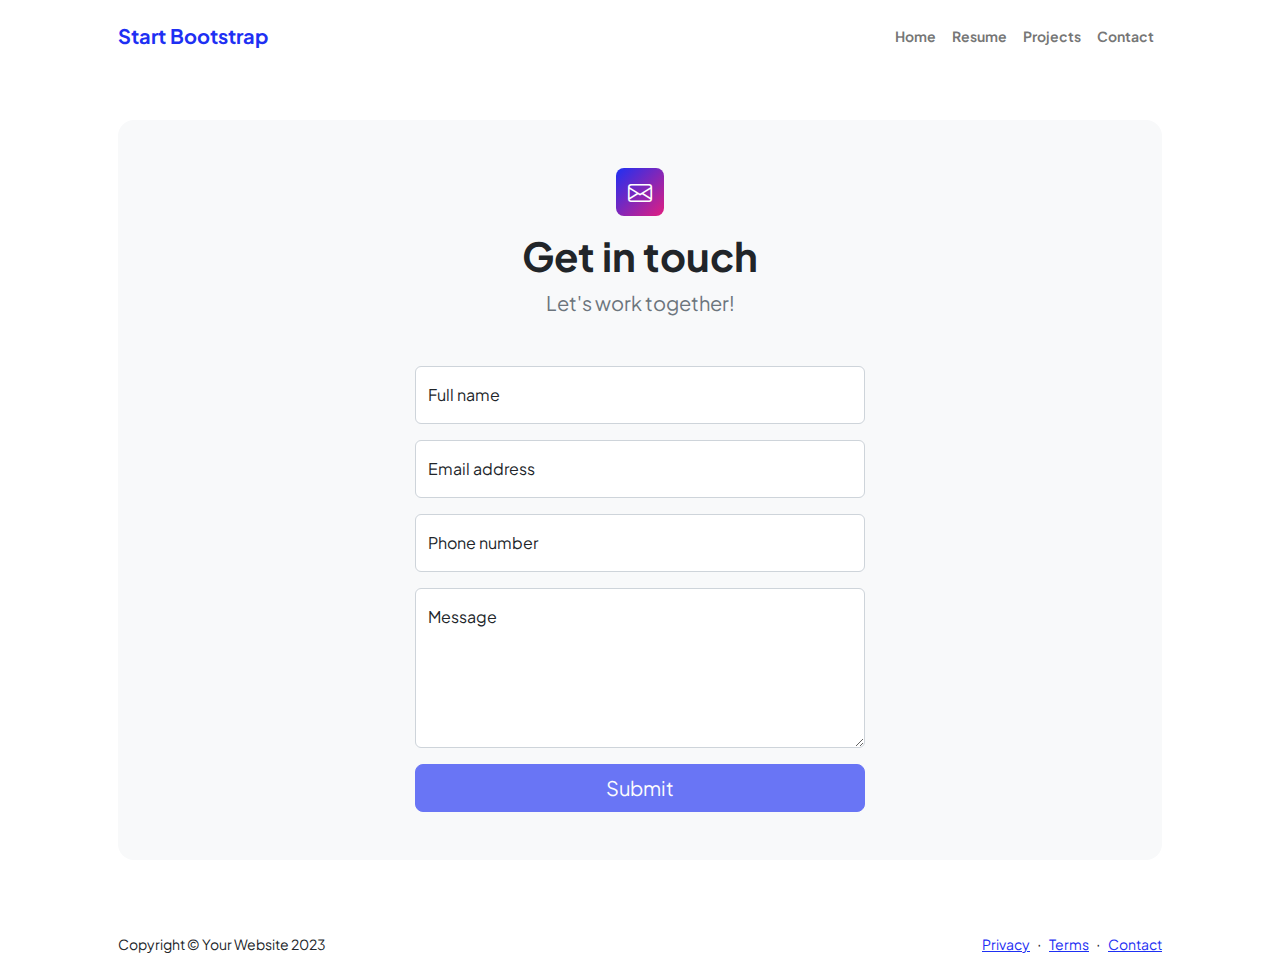
==== contact.html @ 4d3351d2 "temp" ====
<!DOCTYPE html>
<html lang="en">
    <head>
        <meta charset="utf-8" />
        <meta name="viewport" content="width=device-width, initial-scale=1, shrink-to-fit=no" />
        <meta name="description" content />
        <meta name="author" content />
        <title>Modern Business - Start Bootstrap Template</title>
        <!-- Favicon-->
        <link rel="icon" type="image/x-icon" href="assets/favicon.ico" />
        <!-- Custom Google font-->
        <link rel="preconnect" href="https://fonts.googleapis.com" />
        <link rel="preconnect" href="https://fonts.gstatic.com" crossorigin />
        <link href="https://fonts.googleapis.com/css2?family=Plus+Jakarta+Sans:wght@100;200;300;400;500;600;700;800;900&amp;display=swap" rel="stylesheet" />
        <!-- Bootstrap icons-->
        <link href="https://cdn.jsdelivr.net/npm/bootstrap-icons@1.8.1/font/bootstrap-icons.css" rel="stylesheet" />
        <!-- Core theme CSS (includes Bootstrap)-->
        <link href="css/styles.css" rel="stylesheet" />
    </head>
    <body class="d-flex flex-column">
        <main class="flex-shrink-0">
            <!-- Navigation-->
            <nav class="navbar navbar-expand-lg navbar-light bg-white py-3">
                <div class="container px-5">
                    <a class="navbar-brand" href="index.html"><span class="fw-bolder text-primary">Start Bootstrap</span></a>
                    <button class="navbar-toggler" type="button" data-bs-toggle="collapse" data-bs-target="#navbarSupportedContent" aria-controls="navbarSupportedContent" aria-expanded="false" aria-label="Toggle navigation"><span class="navbar-toggler-icon"></span></button>
                    <div class="collapse navbar-collapse" id="navbarSupportedContent">
                        <ul class="navbar-nav ms-auto mb-2 mb-lg-0 small fw-bolder">
                            <li class="nav-item"><a class="nav-link" href="index.html">Home</a></li>
                            <li class="nav-item"><a class="nav-link" href="resume.html">Resume</a></li>
                            <li class="nav-item"><a class="nav-link" href="projects.html">Projects</a></li>
                            <li class="nav-item"><a class="nav-link" href="contact.html">Contact</a></li>
                        </ul>
                    </div>
                </div>
            </nav>
            <!-- Page content-->
            <section class="py-5">
                <div class="container px-5">
                    <!-- Contact form-->
                    <div class="bg-light rounded-4 py-5 px-4 px-md-5">
                        <div class="text-center mb-5">
                            <div class="feature bg-primary bg-gradient-primary-to-secondary text-white rounded-3 mb-3"><i class="bi bi-envelope"></i></div>
                            <h1 class="fw-bolder">Get in touch</h1>
                            <p class="lead fw-normal text-muted mb-0">Let's work together!</p>
                        </div>
                        <div class="row gx-5 justify-content-center">
                            <div class="col-lg-8 col-xl-6">
                                <!-- * * * * * * * * * * * * * * *-->
                                <!-- * * SB Forms Contact Form * *-->
                                <!-- * * * * * * * * * * * * * * *-->
                                <!-- This form is pre-integrated with SB Forms.-->
                                <!-- To make this form functional, sign up at-->
                                <!-- https://startbootstrap.com/solution/contact-forms-->
                                <!-- to get an API token!-->
                                <form id="contactForm" data-sb-form-api-token="API_TOKEN">
                                    <!-- Name input-->
                                    <div class="form-floating mb-3">
                                        <input class="form-control" id="name" type="text" placeholder="Enter your name..." data-sb-validations="required" />
                                        <label for="name">Full name</label>
                                        <div class="invalid-feedback" data-sb-feedback="name:required">A name is required.</div>
                                    </div>
                                    <!-- Email address input-->
                                    <div class="form-floating mb-3">
                                        <input class="form-control" id="email" type="email" placeholder="name@example.com" data-sb-validations="required,email" />
                                        <label for="email">Email address</label>
                                        <div class="invalid-feedback" data-sb-feedback="email:required">An email is required.</div>
                                        <div class="invalid-feedback" data-sb-feedback="email:email">Email is not valid.</div>
                                    </div>
                                    <!-- Phone number input-->
                                    <div class="form-floating mb-3">
                                        <input class="form-control" id="phone" type="tel" placeholder="(123) 456-7890" data-sb-validations="required" />
                                        <label for="phone">Phone number</label>
                                        <div class="invalid-feedback" data-sb-feedback="phone:required">A phone number is required.</div>
                                    </div>
                                    <!-- Message input-->
                                    <div class="form-floating mb-3">
                                        <textarea class="form-control" id="message" type="text" placeholder="Enter your message here..." style="height: 10rem" data-sb-validations="required"></textarea>
                                        <label for="message">Message</label>
                                        <div class="invalid-feedback" data-sb-feedback="message:required">A message is required.</div>
                                    </div>
                                    <!-- Submit success message-->
                                    <!---->
                                    <!-- This is what your users will see when the form-->
                                    <!-- has successfully submitted-->
                                    <div class="d-none" id="submitSuccessMessage">
                                        <div class="text-center mb-3">
                                            <div class="fw-bolder">Form submission successful!</div>
                                            To activate this form, sign up at
                                            <br />
                                            <a href="https://startbootstrap.com/solution/contact-forms">https://startbootstrap.com/solution/contact-forms</a>
                                        </div>
                                    </div>
                                    <!-- Submit error message-->
                                    <!---->
                                    <!-- This is what your users will see when there is-->
                                    <!-- an error submitting the form-->
                                    <div class="d-none" id="submitErrorMessage"><div class="text-center text-danger mb-3">Error sending message!</div></div>
                                    <!-- Submit Button-->
                                    <div class="d-grid"><button class="btn btn-primary btn-lg disabled" id="submitButton" type="submit">Submit</button></div>
                                </form>
                            </div>
                        </div>
                    </div>
                </div>
            </section>
        </main>
        <!-- Footer-->
        <footer class="bg-white py-4 mt-auto">
            <div class="container px-5">
                <div class="row align-items-center justify-content-between flex-column flex-sm-row">
                    <div class="col-auto"><div class="small m-0">Copyright &copy; Your Website 2023</div></div>
                    <div class="col-auto">
                        <a class="small" href="#!">Privacy</a>
                        <span class="mx-1">&middot;</span>
                        <a class="small" href="#!">Terms</a>
                        <span class="mx-1">&middot;</span>
                        <a class="small" href="#!">Contact</a>
                    </div>
                </div>
            </div>
        </footer>
        <!-- Bootstrap core JS-->
        <script src="https://cdn.jsdelivr.net/npm/bootstrap@5.2.3/dist/js/bootstrap.bundle.min.js"></script>
        <!-- Core theme JS-->
        <script src="js/scripts.js"></script>
        <!-- * * * * * * * * * * * * * * * * * * * * * * * * * * * * * * * * * * * * * * * *-->
        <!-- * *                               SB Forms JS                               * *-->
        <!-- * * Activate your form at https://startbootstrap.com/solution/contact-forms * *-->
        <!-- * * * * * * * * * * * * * * * * * * * * * * * * * * * * * * * * * * * * * * * *-->
        <script src="https://cdn.startbootstrap.com/sb-forms-latest.js"></script>
    </body>
</html>
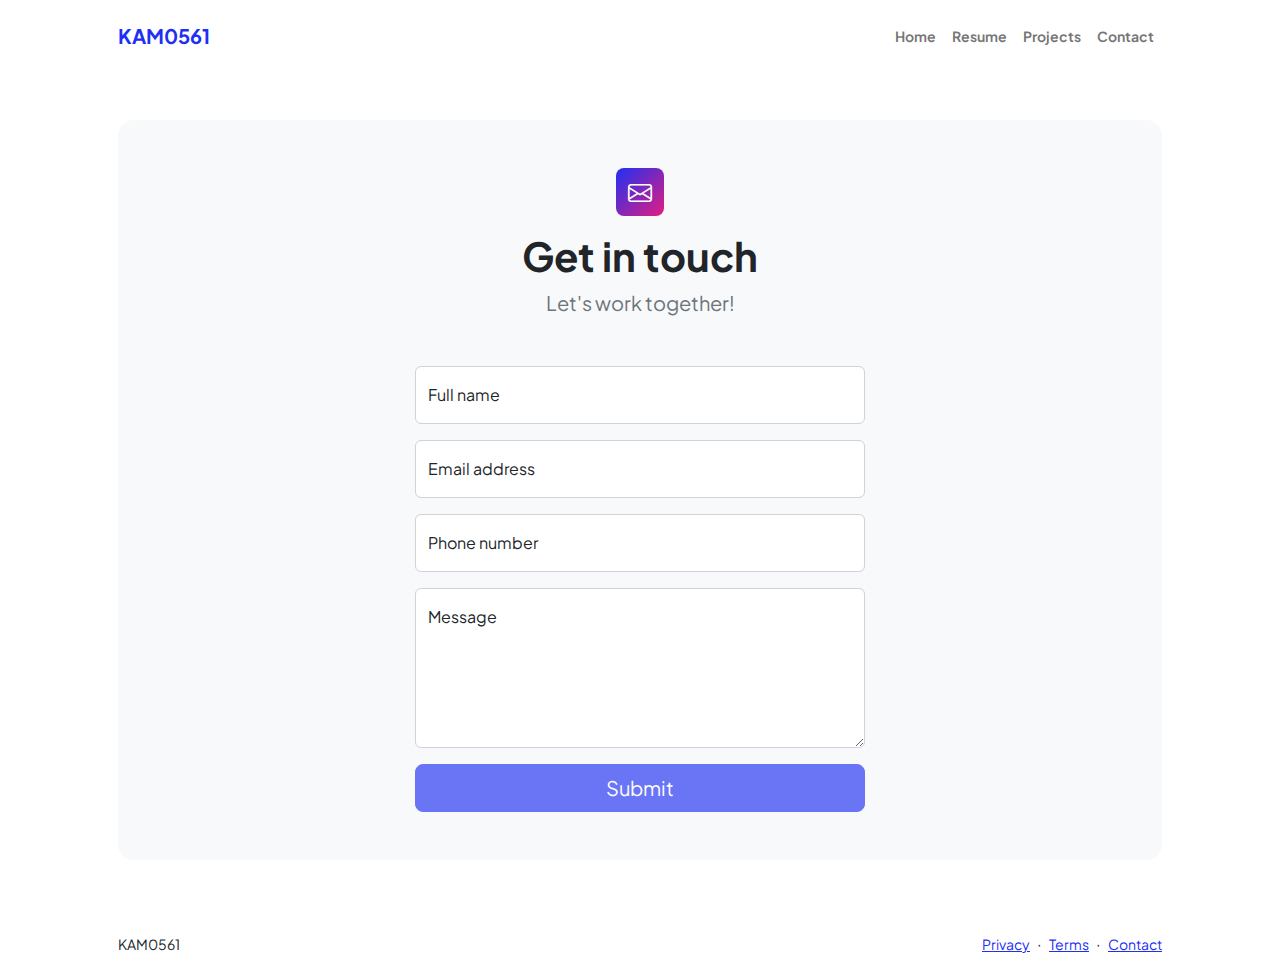
==== commit 135c2ea7: "contact page" ====
--- a/contact.html
+++ b/contact.html
@@ -5,7 +5,7 @@
         <meta name="viewport" content="width=device-width, initial-scale=1, shrink-to-fit=no" />
         <meta name="description" content />
         <meta name="author" content />
-        <title>Modern Business - Start Bootstrap Template</title>
+        <title>Contact</title>
         <!-- Favicon-->
         <link rel="icon" type="image/x-icon" href="assets/favicon.ico" />
         <!-- Custom Google font-->
@@ -22,7 +22,7 @@
             <!-- Navigation-->
             <nav class="navbar navbar-expand-lg navbar-light bg-white py-3">
                 <div class="container px-5">
-                    <a class="navbar-brand" href="index.html"><span class="fw-bolder text-primary">Start Bootstrap</span></a>
+                    <a class="navbar-brand" href="index.html"><span class="fw-bolder text-primary">KAM0561</span></a>
                     <button class="navbar-toggler" type="button" data-bs-toggle="collapse" data-bs-target="#navbarSupportedContent" aria-controls="navbarSupportedContent" aria-expanded="false" aria-label="Toggle navigation"><span class="navbar-toggler-icon"></span></button>
                     <div class="collapse navbar-collapse" id="navbarSupportedContent">
                         <ul class="navbar-nav ms-auto mb-2 mb-lg-0 small fw-bolder">
@@ -109,7 +109,7 @@
         <footer class="bg-white py-4 mt-auto">
             <div class="container px-5">
                 <div class="row align-items-center justify-content-between flex-column flex-sm-row">
-                    <div class="col-auto"><div class="small m-0">Copyright &copy; Your Website 2023</div></div>
+                    <div class="col-auto"><div class="small m-0">KAM0561</div></div>
                     <div class="col-auto">
                         <a class="small" href="#!">Privacy</a>
                         <span class="mx-1">&middot;</span>
